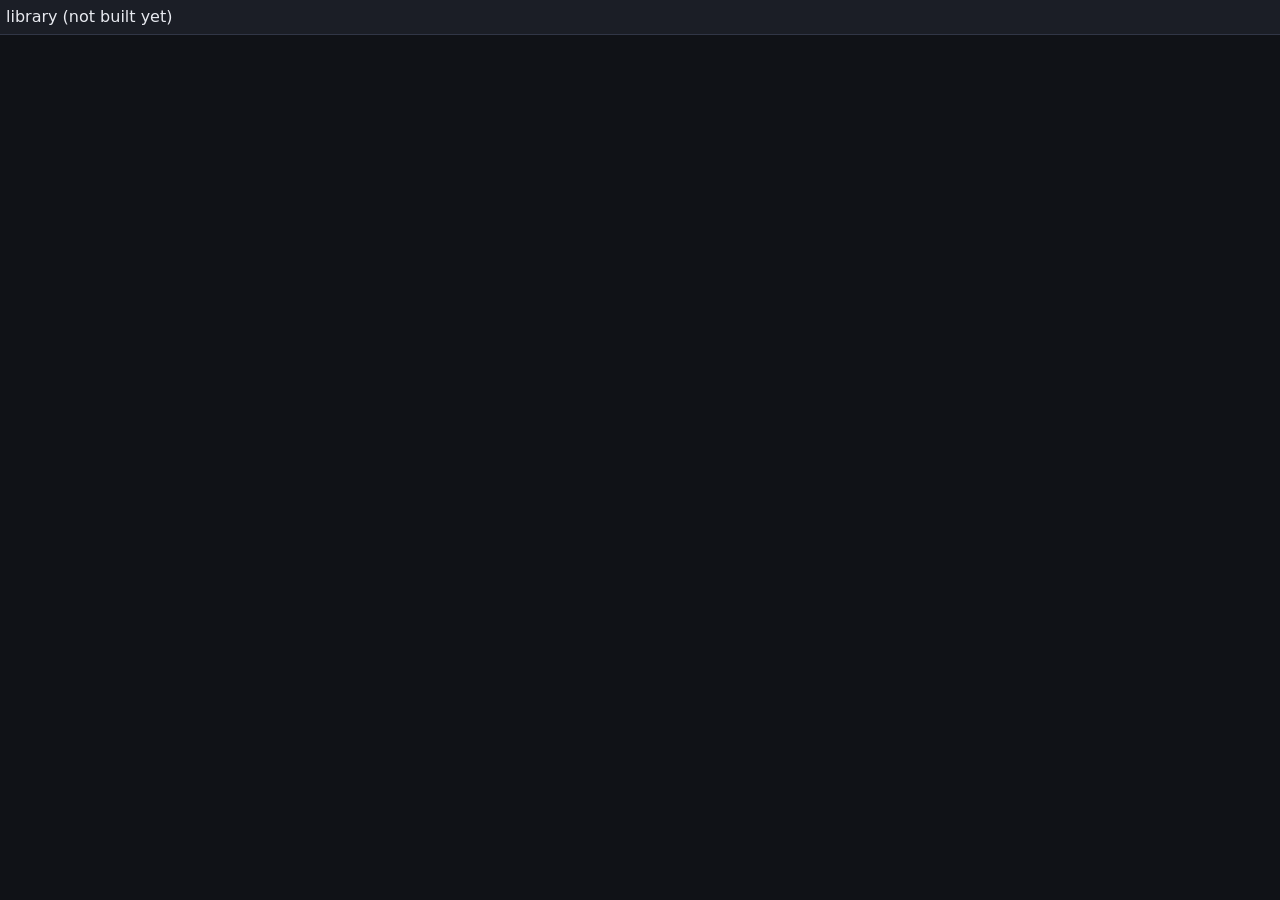
==== tools/room_editor_web/index.html @ c0c11be0 "Room editor UI scaffold: app shell, storage bridge, catalog, renderer App state, screens, sheets, di" ====
<!doctype html>
<html lang="en">
<head>
<meta charset="utf-8">
<meta name="viewport" content="width=device-width, initial-scale=1, maximum-scale=1, user-scalable=no, viewport-fit=cover">
<meta name="color-scheme" content="dark">
<title>Room Editor</title>
<link rel="stylesheet" href="css/app.css">
</head>
<body>
<div id="screen-library" class="screen" hidden></div>
<div id="screen-editor" class="screen" hidden></div>
<div id="screen-sync" class="screen" hidden></div>
<div id="screen-settings" class="screen" hidden></div>
<div id="sheets"></div>
<div id="toast" hidden></div>
<script src="js/savefmt.js"></script>
<script src="js/model.js"></script>
<script src="js/catalog.js"></script>
<script src="js/storage.js"></script>
<script src="js/render.js"></script>
<script src="js/app.js"></script>
<script src="js/library.js"></script>
<script src="js/editor.js"></script>
<script src="js/sync.js"></script>
<script src="js/settings.js"></script>
</body>
</html>
---- tools/room_editor_web/css/app.css ----
/* Room editor: dark, touch first. Targets are at least 44px. */
:root {
  --bg: #101217; --panel: #1b1e26; --panel2: #242833; --line: #313646;
  --text: #e8eaf0; --muted: #9aa0b0; --accent: #f2c14e; --danger: #e4572e; --ok: #7bd389;
  --touch: 48px; --radius: 10px;
}
* { box-sizing: border-box; -webkit-tap-highlight-color: transparent; }
html, body { margin: 0; height: 100%; background: var(--bg); color: var(--text);
  font: 16px/1.35 system-ui, -apple-system, "Segoe UI", Roboto, sans-serif; overflow: hidden;
  user-select: none; -webkit-user-select: none; touch-action: manipulation; }
input, select, textarea { font: inherit; color: var(--text); background: var(--panel2);
  border: 1px solid var(--line); border-radius: 8px; min-height: var(--touch); padding: 0 12px;
  width: 100%; user-select: text; -webkit-user-select: text; }
textarea { padding: 10px 12px; min-height: 96px; }
button { font: inherit; color: var(--text); background: var(--panel2); border: 1px solid var(--line);
  border-radius: 8px; min-height: var(--touch); min-width: var(--touch); padding: 0 14px; cursor: pointer; }
button:active { filter: brightness(1.3); }
button.primary { background: var(--accent); color: #111; border-color: var(--accent); font-weight: 600; }
button.danger { background: var(--danger); border-color: var(--danger); }
button.active, .chip.active { outline: 2px solid var(--accent); outline-offset: -2px; }
button.icon { padding: 0; width: var(--touch); }
button.wide { width: 100%; text-align: left; margin-bottom: 6px; }
button:disabled { opacity: 0.4; }
.screen { position: fixed; inset: 0; display: flex; flex-direction: column;
  padding: env(safe-area-inset-top) env(safe-area-inset-right) env(safe-area-inset-bottom) env(safe-area-inset-left); }
.screen[hidden] { display: none; }
.bar { display: flex; align-items: center; gap: 6px; padding: 6px; background: var(--panel);
  border-bottom: 1px solid var(--line); flex: 0 0 auto; overflow-x: auto; }
.bar.bottom { border-bottom: 0; border-top: 1px solid var(--line); }
.bar .grow { flex: 1 1 auto; min-width: 0; overflow: hidden; text-overflow: ellipsis; white-space: nowrap; }
.scroll { flex: 1 1 auto; overflow-y: auto; -webkit-overflow-scrolling: touch; }
.row { display: flex; gap: 8px; align-items: center; margin: 8px 0; }
.row > * { flex: 1 1 0; }
.chips { display: flex; gap: 6px; overflow-x: auto; padding: 6px; flex: 0 0 auto; }
.chip { flex: 0 0 auto; border-radius: 999px; padding: 0 14px; min-height: 40px; background: var(--panel2);
  border: 1px solid var(--line); display: inline-flex; align-items: center; }
.muted { color: var(--muted); }
label.field { display: block; margin: 10px 0; }
label.field > span { display: block; color: var(--muted); font-size: 14px; margin-bottom: 4px; }
#sheets .backdrop { position: fixed; inset: 0; background: rgba(0,0,0,0.5); display: flex;
  align-items: flex-end; z-index: 10; }
.sheet { width: 100%; max-height: 85vh; background: var(--panel); border-radius: 14px 14px 0 0;
  display: flex; flex-direction: column; padding-bottom: env(safe-area-inset-bottom); }
.sheet-head { display: flex; align-items: center; padding: 6px 6px 6px 16px; border-bottom: 1px solid var(--line); }
.sheet-title { flex: 1; font-weight: 600; }
.sheet-body { padding: 8px 16px 16px; overflow-y: auto; }
#toast { position: fixed; left: 50%; bottom: 90px; transform: translateX(-50%); background: #000c;
  padding: 10px 16px; border-radius: 999px; z-index: 20; max-width: 90vw; }
body.left-handed .bar.bottom { flex-direction: row-reverse; }
canvas { display: block; }
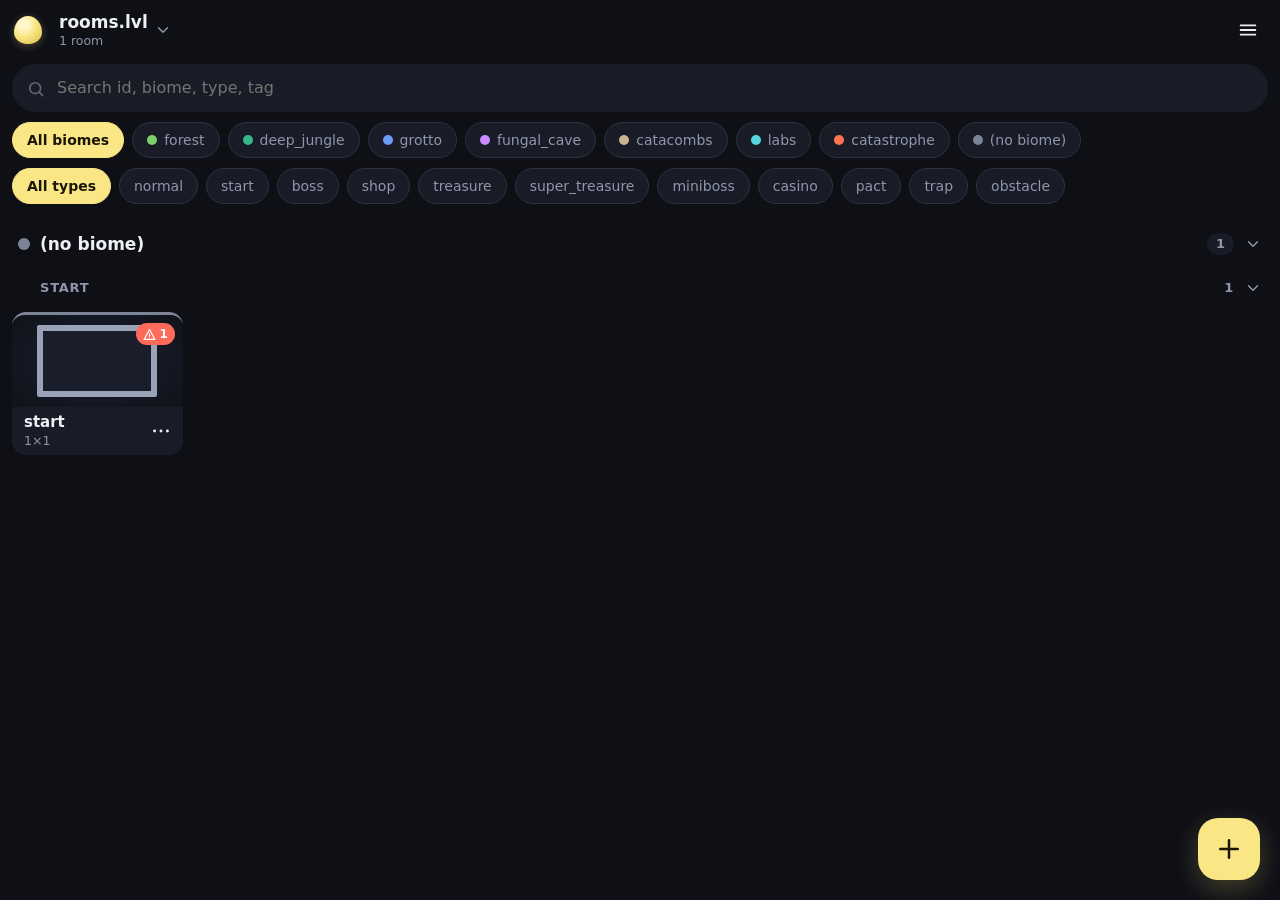
==== commit f9e8d42d: "Room editor: redesigned UI and variant names that do not stack suffixes - New look: Blob-yellow acce" ====
--- a/tools/room_editor_web/index.html
+++ b/tools/room_editor_web/index.html
@@ -19,6 +19,7 @@
 <script src="js/catalog.js"></script>
 <script src="js/storage.js"></script>
 <script src="js/render.js"></script>
+<script src="js/icons.js"></script>
 <script src="js/app.js"></script>
 <script src="js/library.js"></script>
 <script src="js/editor.js"></script>
--- a/tools/room_editor_web/css/app.css
+++ b/tools/room_editor_web/css/app.css
@@ -1,50 +1,185 @@
-/* Room editor: dark, touch first. Targets are at least 44px. */
+/* Room editor: dark, touch first. Targets are at least 44px.
+   Palette: deep blue-violet surfaces with Blob's yellow as the accent. */
 :root {
-  --bg: #101217; --panel: #1b1e26; --panel2: #242833; --line: #313646;
-  --text: #e8eaf0; --muted: #9aa0b0; --accent: #f2c14e; --danger: #e4572e; --ok: #7bd389;
-  --touch: 48px; --radius: 10px;
+  --bg: #0e1016; --bg2: #131620; --panel: #191c27; --panel2: #222636; --panel3: #2b3044;
+  --line: #2c3144; --line-soft: rgba(255, 255, 255, 0.06);
+  --text: #eef0f6; --muted: #8f96ab; --faint: #5f667c;
+  --accent: #fae685; --accent-ink: #1a1606; --accent-soft: rgba(250, 230, 133, 0.14);
+  --danger: #ff6b5b; --danger-soft: rgba(255, 107, 91, 0.16); --ok: #7bd389;
+  --touch: 48px; --radius: 14px; --radius-s: 10px;
+  --shadow: 0 6px 20px rgba(0, 0, 0, 0.35);
 }
 * { box-sizing: border-box; -webkit-tap-highlight-color: transparent; }
+[hidden] { display: none !important; }
 html, body { margin: 0; height: 100%; background: var(--bg); color: var(--text);
   font: 16px/1.35 system-ui, -apple-system, "Segoe UI", Roboto, sans-serif; overflow: hidden;
   user-select: none; -webkit-user-select: none; touch-action: manipulation; }
-input, select, textarea { font: inherit; color: var(--text); background: var(--panel2);
-  border: 1px solid var(--line); border-radius: 8px; min-height: var(--touch); padding: 0 12px;
-  width: 100%; user-select: text; -webkit-user-select: text; }
-textarea { padding: 10px 12px; min-height: 96px; }
-button { font: inherit; color: var(--text); background: var(--panel2); border: 1px solid var(--line);
-  border-radius: 8px; min-height: var(--touch); min-width: var(--touch); padding: 0 14px; cursor: pointer; }
-button:active { filter: brightness(1.3); }
-button.primary { background: var(--accent); color: #111; border-color: var(--accent); font-weight: 600; }
-button.danger { background: var(--danger); border-color: var(--danger); }
-button.active, .chip.active { outline: 2px solid var(--accent); outline-offset: -2px; }
+input, select, textarea { font: inherit; color: var(--text); background: var(--bg2);
+  border: 1px solid var(--line); border-radius: var(--radius-s); min-height: var(--touch); padding: 0 14px;
+  width: 100%; user-select: text; -webkit-user-select: text; outline: none;
+  transition: border-color 0.15s, box-shadow 0.15s; }
+input:focus, select:focus, textarea:focus { border-color: var(--accent); box-shadow: 0 0 0 3px var(--accent-soft); }
+select { appearance: none; -webkit-appearance: none; padding-right: 36px;
+  background-image: url("data:image/svg+xml,%3Csvg xmlns='http://www.w3.org/2000/svg' width='16' height='16' viewBox='0 0 24 24' fill='none' stroke='%238f96ab' stroke-width='2.5' stroke-linecap='round' stroke-linejoin='round'%3E%3Cpath d='M6 9l6 6 6-6'/%3E%3C/svg%3E");
+  background-repeat: no-repeat; background-position: right 12px center; }
+textarea { padding: 12px 14px; min-height: 96px; }
+input[type="checkbox"] { accent-color: var(--accent); }
+button { font: inherit; color: var(--text); background: var(--panel2); border: 1px solid transparent;
+  border-radius: var(--radius-s); min-height: var(--touch); min-width: var(--touch); padding: 0 16px; cursor: pointer;
+  display: inline-flex; align-items: center; justify-content: center; gap: 8px;
+  transition: background 0.12s, transform 0.08s, color 0.12s; }
+button:active { transform: scale(0.96); background: var(--panel3); }
+button.primary { background: var(--accent); color: var(--accent-ink); font-weight: 650; }
+button.primary:active { background: #e9d470; }
+button.danger { background: var(--danger-soft); color: var(--danger); }
+button.ghost { background: transparent; }
+button.ghost:active { background: var(--panel2); }
+button.active { background: var(--accent-soft); color: var(--accent); }
 button.icon { padding: 0; width: var(--touch); }
-button.wide { width: 100%; text-align: left; margin-bottom: 6px; }
-button:disabled { opacity: 0.4; }
-.screen { position: fixed; inset: 0; display: flex; flex-direction: column;
+button.icon.small { min-height: 40px; min-width: 40px; width: 40px; }
+button.wide { width: 100%; justify-content: flex-start; text-align: left; margin-bottom: 8px; padding: 12px 16px; }
+button.primary.wide { justify-content: center; }
+button:disabled { opacity: 0.35; }
+.ico { display: inline-flex; width: 22px; height: 22px; flex: 0 0 22px; }
+.ico svg { width: 100%; height: 100%; }
+.sr-only { position: absolute; width: 1px; height: 1px; overflow: hidden; clip: rect(0 0 0 0); white-space: nowrap; }
+.screen { position: fixed; inset: 0; display: flex; flex-direction: column; background: var(--bg);
   padding: env(safe-area-inset-top) env(safe-area-inset-right) env(safe-area-inset-bottom) env(safe-area-inset-left); }
 .screen[hidden] { display: none; }
-.bar { display: flex; align-items: center; gap: 6px; padding: 6px; background: var(--panel);
-  border-bottom: 1px solid var(--line); flex: 0 0 auto; overflow-x: auto; }
-.bar.bottom { border-bottom: 0; border-top: 1px solid var(--line); }
+.bar { display: flex; align-items: center; gap: 4px; padding: 6px 8px; background: var(--bg);
+  flex: 0 0 auto; overflow-x: auto; scrollbar-width: none; }
+.bar::-webkit-scrollbar, .chips::-webkit-scrollbar { display: none; }
+.bar.bottom { background: var(--panel); }
 .bar .grow { flex: 1 1 auto; min-width: 0; overflow: hidden; text-overflow: ellipsis; white-space: nowrap; }
+.bar-title { font-size: 19px; font-weight: 650; padding-left: 4px; }
 .scroll { flex: 1 1 auto; overflow-y: auto; -webkit-overflow-scrolling: touch; }
 .row { display: flex; gap: 8px; align-items: center; margin: 8px 0; }
 .row > * { flex: 1 1 0; }
-.chips { display: flex; gap: 6px; overflow-x: auto; padding: 6px; flex: 0 0 auto; }
-.chip { flex: 0 0 auto; border-radius: 999px; padding: 0 14px; min-height: 40px; background: var(--panel2);
-  border: 1px solid var(--line); display: inline-flex; align-items: center; }
+.chips { display: flex; gap: 8px; overflow-x: auto; padding: 4px 12px 6px; flex: 0 0 auto; scrollbar-width: none; }
+.chip { flex: 0 0 auto; border-radius: 999px; padding: 0 14px; min-height: 36px; min-width: 0; background: var(--panel);
+  border: 1px solid var(--line); color: var(--muted); font-size: 14px; gap: 7px; }
+.chip.active { background: var(--accent); border-color: var(--accent); color: var(--accent-ink); font-weight: 600; }
+.chip.active .dot { box-shadow: 0 0 0 2px rgba(0, 0, 0, 0.25); }
+.dot { display: inline-block; width: 10px; height: 10px; border-radius: 50%; flex: 0 0 10px; }
 .muted { color: var(--muted); }
-label.field { display: block; margin: 10px 0; }
-label.field > span { display: block; color: var(--muted); font-size: 14px; margin-bottom: 4px; }
-#sheets .backdrop { position: fixed; inset: 0; background: rgba(0,0,0,0.5); display: flex;
-  align-items: flex-end; z-index: 10; }
-.sheet { width: 100%; max-height: 85vh; background: var(--panel); border-radius: 14px 14px 0 0;
-  display: flex; flex-direction: column; padding-bottom: env(safe-area-inset-bottom); }
-.sheet-head { display: flex; align-items: center; padding: 6px 6px 6px 16px; border-bottom: 1px solid var(--line); }
-.sheet-title { flex: 1; font-weight: 600; }
-.sheet-body { padding: 8px 16px 16px; overflow-y: auto; }
-#toast { position: fixed; left: 50%; bottom: 90px; transform: translateX(-50%); background: #000c;
-  padding: 10px 16px; border-radius: 999px; z-index: 20; max-width: 90vw; }
+label.field { display: block; margin: 12px 0; }
+label.field > span { display: block; color: var(--muted); font-size: 13px; font-weight: 500; margin-bottom: 6px; letter-spacing: 0.02em; }
+#sheets .backdrop { position: fixed; inset: 0; background: rgba(4, 5, 10, 0.6); display: flex;
+  align-items: flex-end; z-index: 10; animation: fade 0.15s ease-out; }
+.sheet { width: 100%; max-height: 88vh; background: var(--panel); border-radius: 22px 22px 0 0;
+  display: flex; flex-direction: column; padding-bottom: env(safe-area-inset-bottom);
+  box-shadow: 0 -10px 30px rgba(0, 0, 0, 0.4); animation: rise 0.2s cubic-bezier(0.2, 0.8, 0.2, 1); }
+.grabber { width: 40px; height: 4px; border-radius: 2px; background: var(--panel3); margin: 8px auto 0; flex: 0 0 auto; }
+.sheet-head { display: flex; align-items: center; padding: 2px 8px 2px 20px; }
+.sheet-title { flex: 1; font-weight: 650; font-size: 18px; }
+.sheet-body { padding: 4px 20px 20px; overflow-y: auto; }
+.sheet-body > .muted:not(:first-child) { margin-top: 14px; }
+.sheet-body > .muted { font-size: 13px; text-transform: uppercase; letter-spacing: 0.06em; margin-bottom: 6px; }
+@keyframes rise { from { transform: translateY(40px); opacity: 0; } to { transform: none; opacity: 1; } }
+@keyframes fade { from { opacity: 0; } to { opacity: 1; } }
+#toast { position: fixed; left: 50%; bottom: 100px; transform: translateX(-50%); background: var(--panel3);
+  color: var(--text); padding: 12px 18px; border-radius: 999px; z-index: 20; max-width: 90vw; box-shadow: var(--shadow);
+  font-size: 15px; animation: fade 0.15s; }
 body.left-handed .bar.bottom { flex-direction: row-reverse; }
 canvas { display: block; }
+
+/* sync and settings */
+.section { margin: 10px 12px; padding: 14px 16px; background: var(--panel); border-radius: var(--radius); }
+.section h2 { font-size: 13px; margin: 0 0 10px; color: var(--accent); font-weight: 650;
+  text-transform: uppercase; letter-spacing: 0.06em; }
+.kv { display: flex; justify-content: space-between; gap: 10px; margin: 6px 0; }
+.kv > span:first-child { color: var(--muted); }
+.kv > span:last-child { text-align: right; word-break: break-word; }
+.list-row { display: flex; gap: 6px; align-items: center; margin: 6px 0; }
+.list-row > input { flex: 1 1 auto; min-width: 0; }
+.list-row > button { flex: 0 0 auto; }
+.check-row { display: flex; gap: 10px; align-items: flex-start; margin: 10px 0; }
+.check-row > input[type="checkbox"] { flex: 0 0 auto; width: 22px; min-width: 22px;
+  min-height: 22px; margin: 12px 0 0; }
+.check-row > div { flex: 1 1 auto; min-width: 0; }
+.check-row .field { margin: 6px 0 0; }
+.link { color: var(--accent); word-break: break-all; text-decoration: underline; }
+.ok { color: var(--ok); }
+.error { color: var(--danger); }
+
+/* library */
+.pad { padding: 16px; }
+.pad-x { padding: 6px 12px 0; }
+.logo { width: 28px; height: 28px; flex: 0 0 28px; margin: 0 4px 0 6px; border-radius: 50% 50% 46% 46% / 58% 58% 42% 42%;
+  background: radial-gradient(circle at 35% 30%, #fff7c9 0 18%, var(--accent) 45%, #d9b94a 100%);
+  box-shadow: 0 2px 8px rgba(250, 230, 133, 0.25); }
+.title { justify-content: flex-start; text-align: left; background: transparent; padding: 0 8px; gap: 6px; }
+.title:active { transform: none; background: var(--panel); }
+.title .ico { width: 18px; height: 18px; flex-basis: 18px; color: var(--muted); }
+.title-stack { display: flex; flex-direction: column; min-width: 0; line-height: 1.2; }
+.title-main { font-weight: 650; font-size: 17px; overflow: hidden; text-overflow: ellipsis; white-space: nowrap; }
+.title-sub { font-size: 12.5px; color: var(--muted); display: flex; align-items: center; gap: 6px;
+  overflow: hidden; text-overflow: ellipsis; white-space: nowrap; }
+.title-sub .dot { width: 8px; height: 8px; flex-basis: 8px; }
+.search-wrap { position: relative; padding: 4px 12px 6px; flex: 0 0 auto; }
+.search-wrap .ico { position: absolute; left: 26px; top: 50%; transform: translateY(-50%); color: var(--faint);
+  width: 20px; height: 20px; pointer-events: none; }
+input.search { padding-left: 44px; border-radius: 999px; background: var(--panel); border-color: transparent; }
+.library-list { padding: 2px 12px 110px; }
+button.group { display: flex; width: 100%; justify-content: flex-start; background: transparent; border: 0;
+  border-radius: var(--radius-s); font-weight: 650; font-size: 17px; padding: 0 6px; gap: 10px; margin-top: 8px; }
+button.group:active { transform: none; background: var(--panel); }
+button.group .group-name { flex: 1 1 auto; text-align: left; overflow: hidden; text-overflow: ellipsis; white-space: nowrap; }
+button.group .count { color: var(--muted); font-size: 13px; font-weight: 600; background: var(--panel);
+  border-radius: 999px; padding: 2px 9px; }
+button.group .ico { width: 18px; height: 18px; flex-basis: 18px; color: var(--muted); transform: rotate(-90deg);
+  transition: transform 0.15s; }
+button.group.open .ico { transform: none; }
+button.group .dot { width: 12px; height: 12px; flex-basis: 12px; }
+button.group.type { font-size: 13px; font-weight: 600; color: var(--muted); text-transform: uppercase;
+  letter-spacing: 0.06em; min-height: 40px; margin-top: 0; padding-left: 28px; }
+button.group.type .count { background: transparent; padding: 0; }
+.cards { display: grid; grid-template-columns: repeat(auto-fill, minmax(150px, 1fr)); gap: 10px; padding: 4px 0 12px; }
+.card { display: flex; flex-direction: column; background: var(--panel); border-radius: var(--radius);
+  overflow: hidden; position: relative; transition: transform 0.08s; border-top: 3px solid var(--biome, var(--line)); }
+.card:active { transform: scale(0.97); }
+.card .thumb { height: 92px; display: flex; align-items: center; justify-content: center; padding: 10px;
+  background: radial-gradient(ellipse at center, #1a1e2b 0%, #10131b 100%); }
+.card .thumb canvas { max-width: 100%; max-height: 100%; image-rendering: pixelated; border-radius: 2px; }
+.card-foot { display: flex; align-items: center; padding: 4px 2px 4px 12px; gap: 2px; }
+.card-text { flex: 1 1 auto; min-width: 0; }
+.card-id { font-weight: 600; font-size: 15px; overflow: hidden; text-overflow: ellipsis; white-space: nowrap; }
+.card-meta { color: var(--muted); font-size: 12.5px; overflow: hidden; text-overflow: ellipsis; white-space: nowrap; }
+.card .warn { position: absolute; top: 8px; right: 8px; }
+.warn, .badge { background: var(--danger); color: #fff; border-radius: 999px; min-width: 22px; height: 22px;
+  font-size: 12px; font-weight: 700; display: inline-flex; align-items: center; justify-content: center; padding: 0 7px; gap: 3px; }
+.warn .ico { width: 13px; height: 13px; flex-basis: 13px; }
+.empty { text-align: center; padding: 60px 24px; }
+.empty-title { font-size: 18px; font-weight: 650; margin-bottom: 6px; }
+.fab { position: fixed; right: 20px; bottom: calc(20px + env(safe-area-inset-bottom)); width: 62px; height: 62px;
+  border-radius: 20px; background: var(--accent); color: var(--accent-ink); border: 0; padding: 0;
+  box-shadow: 0 8px 24px rgba(250, 230, 133, 0.25), 0 4px 12px rgba(0, 0, 0, 0.5); }
+.fab .ico { width: 30px; height: 30px; flex-basis: 30px; }
+.fab:active { background: #e9d470; }
+body.left-handed .fab { right: auto; left: 20px; }
+
+/* editor */
+.canvas-holder { flex: 1 1 auto; position: relative; overflow: hidden; touch-action: none;
+  background: radial-gradient(ellipse at center, #141826 0%, #0b0d13 100%); }
+canvas.room { position: absolute; inset: 0; touch-action: none; }
+button.nav { padding: 0; width: 44px; min-width: 44px; background: var(--panel); border-radius: 50%; height: 44px; min-height: 44px; }
+.room-title { justify-content: center; }
+.room-title .title-stack { align-items: center; }
+#screen-editor .bar button { white-space: nowrap; }
+.badge { margin-left: 4px; }
+.badge[hidden] { display: none; }
+.bar.actions { gap: 6px; padding: 8px 10px 4px; border-radius: 20px 20px 0 0; }
+button.pill { border-radius: 999px; min-height: 42px; padding: 0 14px; font-size: 15px; background: var(--panel2); gap: 6px; }
+button.pill .ico { width: 18px; height: 18px; flex-basis: 18px; }
+button.pill.danger { background: var(--danger-soft); }
+button.pill.current { justify-content: flex-start; color: var(--accent); }
+.bar.tools { gap: 2px; padding: 2px 6px 8px; }
+button.tool { flex: 1 1 0; min-width: 38px; padding: 6px 0 4px; flex-direction: column; gap: 3px; height: 58px;
+  background: transparent; color: var(--muted); border-radius: 12px; }
+button.tool .ico { width: 22px; height: 22px; }
+button.tool .tool-label { font-size: 11px; font-weight: 600; letter-spacing: 0.02em; }
+button.tool.active { background: var(--accent-soft); color: var(--accent); }
+.prop-grid { display: grid; grid-template-columns: repeat(auto-fill, minmax(140px, 1fr)); gap: 8px; margin: 6px 0 12px; }
+button.prop-pick { justify-content: flex-start; text-align: left; padding: 8px 10px; gap: 10px; }
+.swatch { width: 32px; height: 32px; border-radius: 8px; display: inline-flex; align-items: center; justify-content: center;
+  color: #000; font: bold 16px monospace; flex: 0 0 32px; }
